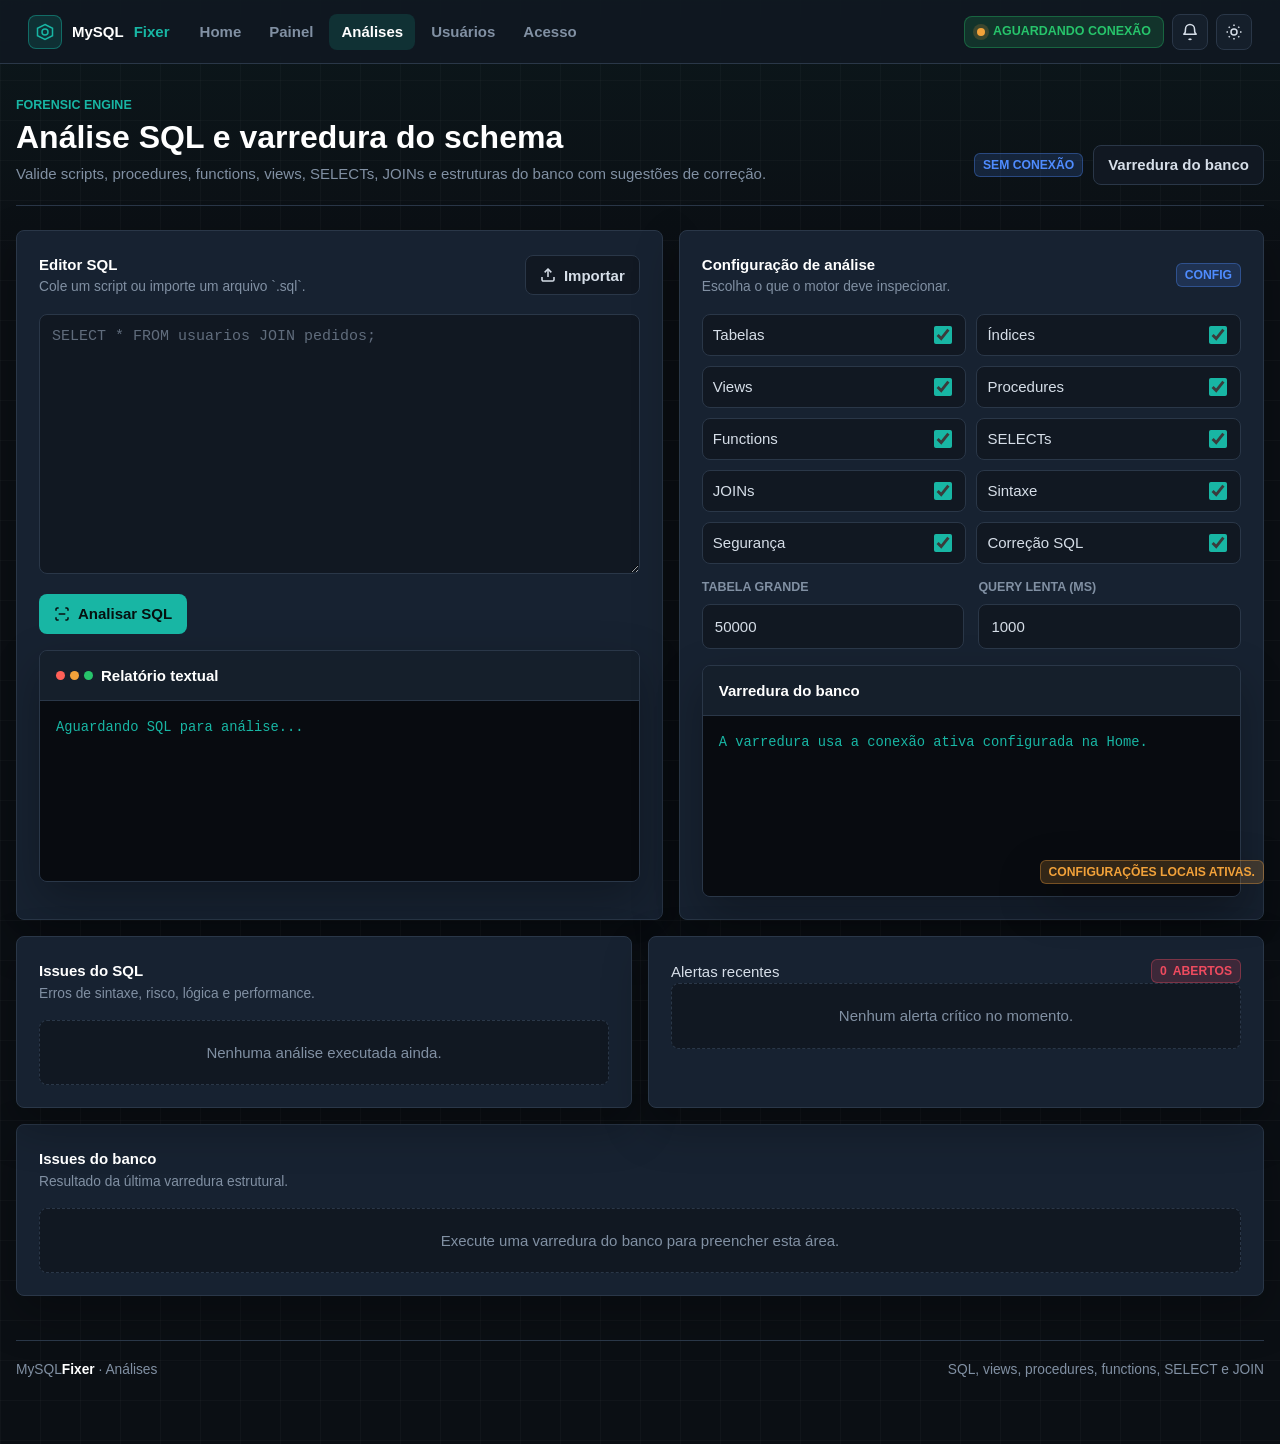
==== src/main/resources/static/analyze.html @ 87484a75 "Initial commit" ====
<!DOCTYPE html>
<html lang="pt-BR">
<head>
    <meta charset="UTF-8">
    <meta name="viewport" content="width=device-width, initial-scale=1.0">
    <title>MySQLFixer | Análises</title>
    <link rel="stylesheet" href="style.css">
    <script src="app.js" defer></script>
</head>
<body>
<nav class="navbar">
    <a class="navbar-brand" href="index.html">
        <span class="logo-icon">
            <svg width="18" height="18" viewBox="0 0 24 24" fill="none" stroke-width="2">
                <path d="M12 2 22 7v10l-10 5-10-5V7l10-5Z"></path>
                <circle cx="12" cy="12" r="4"></circle>
            </svg>
        </span>
        MySQL<span>Fixer</span>
    </a>
    <div class="navbar-nav">
        <a href="index.html" class="nav-link">Home</a>
        <a href="dashboard.html" class="nav-link">Painel</a>
        <a href="analyze.html" class="nav-link active">Análises</a>
        <a href="cadastro.html" class="nav-link">Usuários</a>
        <a href="auth.html" class="nav-link">Acesso</a>
    </div>
    <div class="navbar-actions">
        <div class="navbar-status"><span class="pulse amber"></span>AGUARDANDO CONEXÃO</div>
    </div>
</nav>

<main class="wrapper">
    <header class="page-header">
        <div>
            <div class="section-label">Forensic Engine</div>
            <h1 class="section-title">Análise SQL e varredura do schema</h1>
            <p class="section-sub">Valide scripts, procedures, functions, views, SELECTs, JOINs e estruturas do banco com sugestões de correção.</p>
        </div>
        <div class="page-actions">
            <span class="tag tag-blue" data-db-status>Sem conexão</span>
            <button class="btn-ghost" type="button" id="analyze-db-from-sql">Varredura do banco</button>
        </div>
    </header>

    <section class="layout-main">
        <div class="panel">
            <div class="panel-header" style="margin-bottom:16px;">
                <div>
                    <div class="panel-title">Editor SQL</div>
                    <div class="panel-sub">Cole um script ou importe um arquivo `.sql`.</div>
                </div>
                <input type="file" id="arquivo" accept=".sql,.txt" hidden>
                <button class="btn-ghost" type="button" onclick="document.getElementById('arquivo').click()">
                    <svg width="16" height="16" viewBox="0 0 24 24" fill="none" stroke="currentColor" stroke-width="2.3"><path d="M21 15v4a2 2 0 0 1-2 2H5a2 2 0 0 1-2-2v-4"/><path d="M17 8 12 3 7 8"/><path d="M12 3v12"/></svg>
                    Importar
                </button>
            </div>

            <form id="sql-form">
                <textarea id="sql-editor" placeholder="SELECT * FROM usuarios JOIN pedidos;"></textarea>
                <div class="scan-toolbar">
                    <button class="btn-cyan" type="submit">
                        <svg width="16" height="16" viewBox="0 0 24 24" fill="none" stroke="currentColor" stroke-width="2.3"><path d="M3 7V5a2 2 0 0 1 2-2h2M17 3h2a2 2 0 0 1 2 2v2M21 17v2a2 2 0 0 1-2 2h-2M7 21H5a2 2 0 0 1-2-2v-2M7 12h10"/></svg>
                        Analisar SQL
                    </button>
                    <span class="tag tag-cyan" id="file-name" style="display:none;"><span id="file-label">arquivo.sql</span></span>
                </div>
            </form>

            <div class="result-box" style="margin-top:16px;">
                <div class="result-header">
                    <div class="result-header-title">
                        <div class="result-dots"><span class="result-dot dot-r"></span><span class="result-dot dot-y"></span><span class="result-dot dot-g"></span></div>
                        Relatório textual
                    </div>
                </div>
                <pre id="resultado">Aguardando SQL para análise...</pre>
            </div>
        </div>

        <aside class="panel">
            <div class="panel-header" style="margin-bottom:16px;">
                <div>
                    <div class="panel-title">Configuração de análise</div>
                    <div class="panel-sub">Escolha o que o motor deve inspecionar.</div>
                </div>
                <span class="tag tag-blue">Config</span>
            </div>

            <form id="analysis-settings">
                <div class="toggle-grid">
                    <label class="toggle-row">Tabelas <input type="checkbox" name="checkTables" checked></label>
                    <label class="toggle-row">Índices <input type="checkbox" name="checkIndexes" checked></label>
                    <label class="toggle-row">Views <input type="checkbox" name="checkViews" checked></label>
                    <label class="toggle-row">Procedures <input type="checkbox" name="checkProcedures" checked></label>
                    <label class="toggle-row">Functions <input type="checkbox" name="checkFunctions" checked></label>
                    <label class="toggle-row">SELECTs <input type="checkbox" name="checkSelects" checked></label>
                    <label class="toggle-row">JOINs <input type="checkbox" name="checkJoins" checked></label>
                    <label class="toggle-row">Sintaxe <input type="checkbox" name="checkSyntax" checked></label>
                    <label class="toggle-row">Segurança <input type="checkbox" name="checkSecurity" checked></label>
                    <label class="toggle-row">Correção SQL <input type="checkbox" name="autoFixSql" checked></label>
                </div>

                <div class="form-grid" style="margin-top:14px;">
                    <div class="form-group">
                        <label class="form-label" for="largeTableRows">Tabela grande</label>
                        <input id="largeTableRows" name="largeTableRows" type="number" class="form-control" value="50000">
                    </div>
                    <div class="form-group">
                        <label class="form-label" for="slowQueryMs">Query lenta (ms)</label>
                        <input id="slowQueryMs" name="slowQueryMs" type="number" class="form-control" value="1000">
                    </div>
                </div>
            </form>

            <div class="result-box" style="margin-top:16px;">
                <div class="result-header">
                    <div class="result-header-title">Varredura do banco</div>
                </div>
                <pre id="db-scan-output">A varredura usa a conexão ativa configurada na Home.</pre>
            </div>
        </aside>
    </section>

    <section class="grid-2" style="margin-top:16px;">
        <div class="panel">
            <div class="panel-header" style="margin-bottom:16px;">
                <div>
                    <div class="panel-title">Issues do SQL</div>
                    <div class="panel-sub">Erros de sintaxe, risco, lógica e performance.</div>
                </div>
            </div>
            <div id="sql-report" class="issue-list">
                <div class="empty-state">Nenhuma análise executada ainda.</div>
            </div>
        </div>

        <div class="panel">
            <div class="alert-feed-title">
                <span>Alertas recentes</span>
                <span class="tag tag-red"><span data-alert-count>0</span> abertos</span>
            </div>
            <div id="latest-alerts" class="alert-list">
                <div class="empty-state">Nenhum alerta crítico no momento.</div>
            </div>
        </div>
    </section>

    <section class="panel" style="margin-top:16px;">
        <div class="panel-header" style="margin-bottom:16px;">
            <div>
                <div class="panel-title">Issues do banco</div>
                <div class="panel-sub">Resultado da última varredura estrutural.</div>
            </div>
        </div>
        <div id="db-report" class="issue-list">
            <div class="empty-state">Execute uma varredura do banco para preencher esta área.</div>
        </div>
    </section>

    <footer class="page-footer">
        <span>MySQL<strong>Fixer</strong> · Análises</span>
        <span>SQL, views, procedures, functions, SELECT e JOIN</span>
    </footer>
</main>
</body>
</html>
---- src/main/resources/static/style.css ----
:root {
    --bg: #0b0f14;
    --surface: #111822;
    --surface-2: #151f2b;
    --panel: #172231;
    --panel-hover: #1b2a3b;
    --border: #2a3748;
    --muted: #8190a3;
    --text: #d6dee8;
    --text-bright: #ffffff;
    --primary: #18b6a4;
    --primary-soft: rgba(24, 182, 164, 0.16);
    --blue: #4f8cff;
    --blue-soft: rgba(79, 140, 255, 0.16);
    --green: #27c46b;
    --green-soft: rgba(39, 196, 107, 0.16);
    --amber: #f2a23a;
    --amber-soft: rgba(242, 162, 58, 0.18);
    --red: #ef4b5f;
    --red-soft: rgba(239, 75, 95, 0.18);
    --purple: #8e6ad8;
    --ink: #080b10;
    --radius: 8px;
    --shadow: 0 18px 46px rgba(0, 0, 0, 0.28);
    --transition: 160ms ease;
}

:root[data-theme="light"] {
    --bg: #eef2f5;
    --surface: #ffffff;
    --surface-2: #f7f9fb;
    --panel: #ffffff;
    --panel-hover: #f2f6f8;
    --border: #d8e0e7;
    --muted: #5f6f7f;
    --text: #253241;
    --text-bright: #0d1722;
    --primary: #087f73;
    --primary-soft: rgba(8, 127, 115, 0.12);
    --blue: #235fd5;
    --blue-soft: rgba(35, 95, 213, 0.12);
    --green: #117a3e;
    --green-soft: rgba(17, 122, 62, 0.12);
    --amber: #9b5c00;
    --amber-soft: rgba(155, 92, 0, 0.12);
    --red: #bd2638;
    --red-soft: rgba(189, 38, 56, 0.12);
    --purple: #7048c0;
    --ink: #f7f9fb;
    --shadow: 0 14px 32px rgba(26, 43, 58, 0.12);
}

:root[data-theme="light"] .form-control,
:root[data-theme="light"] .form-select,
:root[data-theme="light"] textarea,
:root[data-theme="light"] .btn-ghost,
:root[data-theme="light"] .icon-button,
:root[data-theme="light"] .theme-toggle,
:root[data-theme="light"] .notification-toggle {
    background: #ffffff;
    color: #0d1722;
}

:root[data-theme="light"] pre,
:root[data-theme="light"] pre#resultado,
:root[data-theme="light"] .code-output,
:root[data-theme="light"] .issue-fix {
    background: #f8fafc;
    color: #087f73;
}

:root[data-theme="light"] .form-control::placeholder,
:root[data-theme="light"] textarea::placeholder {
    color: #7b8a9a;
}

*, *::before, *::after {
    box-sizing: border-box;
}

html {
    scroll-behavior: smooth;
}

body {
    margin: 0;
    min-height: 100vh;
    background:
        linear-gradient(180deg, rgba(24, 182, 164, 0.05), transparent 260px),
        linear-gradient(90deg, rgba(255, 255, 255, 0.025) 1px, transparent 1px),
        linear-gradient(180deg, rgba(255, 255, 255, 0.025) 1px, transparent 1px),
        var(--bg);
    background-size: auto, 40px 40px, 40px 40px, auto;
    color: var(--text);
    font-family: Inter, "Segoe UI", Roboto, Arial, sans-serif;
    font-size: 15px;
    line-height: 1.55;
    overflow-x: hidden;
}

.orb {
    display: none;
}

a {
    color: inherit;
}

button, input, select, textarea {
    font: inherit;
}

.wrapper {
    width: min(1280px, calc(100% - 32px));
    margin: 0 auto;
    padding: 32px 0 64px;
}

.navbar {
    position: sticky;
    top: 0;
    z-index: 100;
    min-height: 64px;
    padding: 10px 28px;
    display: flex;
    align-items: center;
    gap: 18px;
    background: color-mix(in srgb, var(--surface) 88%, transparent);
    border-bottom: 1px solid var(--border);
    backdrop-filter: blur(14px);
}

.navbar-brand {
    display: inline-flex;
    align-items: center;
    gap: 10px;
    color: var(--text-bright);
    text-decoration: none;
    font-weight: 800;
    white-space: nowrap;
}

.navbar-brand span {
    color: var(--primary);
}

.logo-icon {
    width: 34px;
    height: 34px;
    display: inline-flex;
    align-items: center;
    justify-content: center;
    border-radius: var(--radius);
    color: var(--primary);
    background: var(--primary-soft);
    border: 1px solid color-mix(in srgb, var(--primary) 45%, transparent);
}

.logo-icon svg {
    stroke: currentColor;
}

.navbar-nav {
    display: flex;
    align-items: center;
    gap: 4px;
    flex: 1;
}

.nav-link {
    display: inline-flex;
    min-height: 36px;
    align-items: center;
    padding: 0 12px;
    border-radius: var(--radius);
    color: var(--muted);
    text-decoration: none;
    font-weight: 650;
    transition: background var(--transition), color var(--transition);
}

.nav-link:hover,
.nav-link.active {
    color: var(--text-bright);
    background: var(--primary-soft);
}

.navbar-actions {
    display: flex;
    align-items: center;
    gap: 8px;
    margin-left: auto;
}

.navbar-status {
    display: inline-flex;
    align-items: center;
    gap: 8px;
    min-height: 32px;
    padding: 0 12px;
    border-radius: var(--radius);
    color: var(--green);
    background: var(--green-soft);
    border: 1px solid color-mix(in srgb, var(--green) 35%, transparent);
    font-size: 0.78rem;
    font-weight: 800;
    white-space: nowrap;
}

.icon-button,
.theme-toggle,
.notification-toggle {
    width: 36px;
    height: 36px;
    display: inline-flex;
    align-items: center;
    justify-content: center;
    border-radius: var(--radius);
    border: 1px solid var(--border);
    background: var(--surface-2);
    color: var(--text);
    cursor: pointer;
    transition: transform var(--transition), border-color var(--transition), background var(--transition);
}

.icon-button:hover,
.theme-toggle:hover,
.notification-toggle:hover {
    transform: translateY(-1px);
    border-color: color-mix(in srgb, var(--primary) 55%, var(--border));
    background: var(--panel-hover);
}

.pulse {
    width: 8px;
    height: 8px;
    display: inline-block;
    border-radius: 50%;
    background: var(--green);
    box-shadow: 0 0 0 4px color-mix(in srgb, var(--green) 18%, transparent);
}

.pulse.amber {
    background: var(--amber);
    box-shadow: 0 0 0 4px color-mix(in srgb, var(--amber) 18%, transparent);
}

.pulse.red {
    background: var(--red);
    box-shadow: 0 0 0 4px color-mix(in srgb, var(--red) 18%, transparent);
}

.page-header {
    display: flex;
    align-items: end;
    justify-content: space-between;
    gap: 24px;
    margin: 0 0 24px;
    padding-bottom: 20px;
    border-bottom: 1px solid var(--border);
}

.section-label {
    color: var(--primary);
    font-size: 0.78rem;
    font-weight: 800;
    text-transform: uppercase;
}

.section-title {
    margin: 4px 0 6px;
    color: var(--text-bright);
    font-size: 2rem;
    line-height: 1.14;
}

.section-sub {
    margin: 0;
    max-width: 760px;
    color: var(--muted);
}

.page-actions {
    display: flex;
    align-items: center;
    gap: 10px;
    flex-wrap: wrap;
}

.grid-4,
.grid-3,
.grid-2 {
    display: grid;
    gap: 16px;
}

.grid-4 {
    grid-template-columns: repeat(4, minmax(0, 1fr));
}

.grid-3 {
    grid-template-columns: repeat(3, minmax(0, 1fr));
}

.grid-2 {
    grid-template-columns: repeat(2, minmax(0, 1fr));
}

.layout-main {
    display: grid;
    grid-template-columns: minmax(0, 1.05fr) minmax(360px, 0.95fr);
    gap: 16px;
}

.card,
.panel,
.upload-area,
.result-box {
    background: var(--panel);
    border: 1px solid var(--border);
    border-radius: var(--radius);
    box-shadow: var(--shadow);
}

.card,
.panel {
    padding: 22px;
}

.card:hover {
    background: var(--panel-hover);
}

.metric-card {
    min-height: 124px;
    display: flex;
    flex-direction: column;
    justify-content: space-between;
    box-shadow: none;
}

.metric-card .accent-line {
    width: 36px;
    height: 3px;
    margin-bottom: 14px;
    border-radius: 999px;
    background: var(--primary);
}

.metric-card.c-cyan .accent-line { background: var(--primary); }
.metric-card.c-green .accent-line { background: var(--green); }
.metric-card.c-amber .accent-line { background: var(--amber); }
.metric-card.c-red .accent-line { background: var(--red); }

.m-label {
    color: var(--muted);
    font-size: 0.78rem;
    font-weight: 800;
    text-transform: uppercase;
}

.m-value {
    color: var(--text-bright);
    font-size: 1.75rem;
    font-weight: 850;
    line-height: 1.1;
}

.m-delta {
    color: var(--muted);
    font-size: 0.84rem;
}

.m-delta.up { color: var(--green); }
.m-delta.warn { color: var(--amber); }
.m-delta.crit { color: var(--red); }

.chart-card-header,
.panel-header,
.alert-feed-title,
.result-header {
    display: flex;
    align-items: center;
    justify-content: space-between;
    gap: 14px;
}

.chart-card-title,
.panel-title,
.auth-card-title,
.upload-title {
    color: var(--text-bright);
    font-weight: 800;
}

.chart-card-sub,
.panel-sub,
.upload-hint,
.alert-meta {
    color: var(--muted);
    font-size: 0.86rem;
}

.chart-legend {
    display: flex;
    gap: 14px;
    flex-wrap: wrap;
}

.chart-legend-item {
    display: inline-flex;
    align-items: center;
    gap: 6px;
    color: var(--muted);
    font-size: 0.82rem;
}

.legend-dot {
    width: 9px;
    height: 9px;
    border-radius: 50%;
}

.form-grid {
    display: grid;
    grid-template-columns: repeat(2, minmax(0, 1fr));
    gap: 14px;
}

.form-grid-3 {
    display: grid;
    grid-template-columns: repeat(3, minmax(0, 1fr));
    gap: 14px;
}

.form-group {
    display: flex;
    flex-direction: column;
    gap: 7px;
}

.form-label {
    color: var(--muted);
    font-size: 0.78rem;
    font-weight: 800;
    text-transform: uppercase;
}

.form-control,
.form-select,
textarea {
    width: 100%;
    min-height: 42px;
    padding: 10px 12px;
    border-radius: var(--radius);
    border: 1px solid var(--border);
    background: var(--surface);
    color: var(--text);
    outline: none;
    transition: border-color var(--transition), box-shadow var(--transition), background var(--transition);
}

textarea {
    min-height: 260px;
    resize: vertical;
    font-family: "Cascadia Mono", "Consolas", monospace;
    line-height: 1.55;
}

.form-control:focus,
.form-select:focus,
textarea:focus {
    border-color: var(--primary);
    box-shadow: 0 0 0 3px var(--primary-soft);
}

.form-control::placeholder,
textarea::placeholder {
    color: color-mix(in srgb, var(--muted) 70%, transparent);
}

.segmented {
    display: inline-grid;
    grid-template-columns: repeat(2, minmax(0, 1fr));
    min-height: 40px;
    padding: 4px;
    border-radius: var(--radius);
    background: var(--surface);
    border: 1px solid var(--border);
}

.segmented button {
    border: 0;
    border-radius: 6px;
    background: transparent;
    color: var(--muted);
    font-weight: 800;
    cursor: pointer;
}

.segmented button.active {
    color: var(--text-bright);
    background: var(--primary-soft);
}

.toggle-grid {
    display: grid;
    grid-template-columns: repeat(2, minmax(0, 1fr));
    gap: 10px;
}

.toggle-row {
    display: flex;
    align-items: center;
    justify-content: space-between;
    gap: 10px;
    min-height: 42px;
    padding: 8px 10px;
    border-radius: var(--radius);
    background: var(--surface);
    border: 1px solid var(--border);
    color: var(--text);
}

.toggle-row input {
    width: 18px;
    height: 18px;
    accent-color: var(--primary);
}

.btn-primary,
.btn-cyan,
.btn-ghost,
.btn-danger {
    min-height: 40px;
    display: inline-flex;
    align-items: center;
    justify-content: center;
    gap: 8px;
    padding: 0 14px;
    border-radius: var(--radius);
    cursor: pointer;
    text-decoration: none;
    font-weight: 800;
    border: 1px solid transparent;
    transition: transform var(--transition), background var(--transition), border-color var(--transition), color var(--transition);
}

.btn-primary,
.btn-cyan {
    color: #06100f;
    background: var(--primary);
}

.btn-primary:hover,
.btn-cyan:hover {
    transform: translateY(-1px);
    background: color-mix(in srgb, var(--primary) 86%, white);
}

.btn-ghost {
    color: var(--text);
    background: var(--surface);
    border-color: var(--border);
}

.btn-ghost:hover {
    color: var(--text-bright);
    border-color: color-mix(in srgb, var(--primary) 45%, var(--border));
}

.btn-danger {
    color: var(--red);
    background: var(--red-soft);
    border-color: color-mix(in srgb, var(--red) 36%, transparent);
}

.btn-danger:hover {
    background: color-mix(in srgb, var(--red-soft) 72%, var(--surface));
}

.tag {
    display: inline-flex;
    align-items: center;
    gap: 6px;
    min-height: 24px;
    padding: 0 8px;
    border-radius: 6px;
    font-size: 0.76rem;
    font-weight: 800;
    text-transform: uppercase;
}

.tag-cyan { color: var(--primary); background: var(--primary-soft); border: 1px solid color-mix(in srgb, var(--primary) 35%, transparent); }
.tag-green { color: var(--green); background: var(--green-soft); border: 1px solid color-mix(in srgb, var(--green) 35%, transparent); }
.tag-amber { color: var(--amber); background: var(--amber-soft); border: 1px solid color-mix(in srgb, var(--amber) 35%, transparent); }
.tag-red { color: var(--red); background: var(--red-soft); border: 1px solid color-mix(in srgb, var(--red) 35%, transparent); }
.tag-blue { color: var(--blue); background: var(--blue-soft); border: 1px solid color-mix(in srgb, var(--blue) 35%, transparent); }

.alert-list,
.issue-list,
.db-list {
    display: flex;
    flex-direction: column;
    gap: 10px;
}

.alert-item,
.issue-item,
.db-row {
    display: grid;
    grid-template-columns: 34px minmax(0, 1fr) auto;
    gap: 12px;
    align-items: start;
    padding: 12px;
    border-radius: var(--radius);
    border: 1px solid var(--border);
    background: var(--surface);
}

.alert-icon,
.issue-icon {
    width: 30px;
    height: 30px;
    display: inline-flex;
    align-items: center;
    justify-content: center;
    border-radius: var(--radius);
}

.alert-icon.crit,
.issue-icon.CRITICAL,
.issue-icon.HIGH {
    color: var(--red);
    background: var(--red-soft);
}

.alert-icon.warn,
.issue-icon.MEDIUM {
    color: var(--amber);
    background: var(--amber-soft);
}

.alert-icon.info,
.issue-icon.LOW,
.issue-icon.INFO {
    color: var(--primary);
    background: var(--primary-soft);
}

.alert-sev {
    width: 8px;
    height: 8px;
    border-radius: 50%;
    background: currentColor;
}

.alert-msg,
.issue-title {
    color: var(--text-bright);
    font-weight: 760;
}

.issue-detail,
.issue-recommendation,
.alert-meta {
    margin-top: 2px;
    color: var(--muted);
}

.issue-fix {
    margin-top: 10px;
    padding: 10px;
    border-radius: var(--radius);
    background: var(--ink);
    color: var(--primary);
    overflow-x: auto;
    font-family: "Cascadia Mono", "Consolas", monospace;
    font-size: 0.82rem;
    white-space: pre-wrap;
}

.result-box {
    overflow: hidden;
}

.result-header {
    padding: 13px 16px;
    background: var(--surface-2);
    border-bottom: 1px solid var(--border);
}

.result-header-title {
    display: inline-flex;
    align-items: center;
    gap: 8px;
    color: var(--text-bright);
    font-weight: 800;
}

.result-dots {
    display: flex;
    gap: 5px;
}

.result-dot {
    width: 9px;
    height: 9px;
    border-radius: 50%;
}

.dot-r { background: #ff5f57; }
.dot-y { background: #f2a23a; }
.dot-g { background: #27c46b; }

pre,
pre#resultado,
.code-output {
    margin: 0;
    padding: 16px;
    min-height: 180px;
    overflow: auto;
    color: var(--primary);
    background: var(--ink);
    font-family: "Cascadia Mono", "Consolas", monospace;
    font-size: 0.86rem;
    white-space: pre-wrap;
    word-break: break-word;
}

.upload-area {
    min-height: 220px;
    padding: 28px;
    display: flex;
    flex-direction: column;
    align-items: center;
    justify-content: center;
    gap: 10px;
    text-align: center;
    border-style: dashed;
    cursor: pointer;
    box-shadow: none;
}

.upload-area:hover {
    border-color: var(--primary);
    background: var(--panel-hover);
}

.upload-icon {
    width: 54px;
    height: 54px;
    display: inline-flex;
    align-items: center;
    justify-content: center;
    border-radius: var(--radius);
    background: var(--primary-soft);
    color: var(--primary);
}

.table-wrapper {
    overflow-x: auto;
    border: 1px solid var(--border);
    border-radius: var(--radius);
}

table {
    width: 100%;
    border-collapse: collapse;
    min-width: 720px;
}

th,
td {
    padding: 12px 14px;
    text-align: left;
    border-bottom: 1px solid var(--border);
}

th {
    color: var(--muted);
    background: var(--surface-2);
    font-size: 0.78rem;
    text-transform: uppercase;
}

td {
    color: var(--text);
}

tbody tr:hover td {
    background: var(--surface);
}

.td-id {
    color: var(--primary);
    font-family: "Cascadia Mono", "Consolas", monospace;
}

.td-name {
    color: var(--text-bright);
    font-weight: 760;
}

.badge-active {
    display: inline-flex;
    align-items: center;
    gap: 6px;
    padding: 3px 8px;
    border-radius: 999px;
    color: var(--green);
    background: var(--green-soft);
    font-weight: 800;
    font-size: 0.78rem;
}

.auth-wrapper {
    min-height: 100vh;
    display: flex;
    align-items: center;
    justify-content: center;
    padding: 36px 18px;
}

.auth-shell {
    width: min(960px, 100%);
}

.auth-brand {
    text-align: center;
    margin-bottom: 24px;
}

.auth-brand-name {
    color: var(--text-bright);
    font-size: 2rem;
    font-weight: 850;
}

.auth-brand-name span {
    color: var(--primary);
}

.auth-brand-tag {
    color: var(--muted);
    font-weight: 700;
}

.auth-container {
    display: grid;
    grid-template-columns: repeat(2, minmax(0, 1fr));
    gap: 16px;
}

.connection-layout {
    display: grid;
    grid-template-columns: minmax(0, 1fr) minmax(320px, 0.85fr);
    gap: 16px;
}

.connection-mode-fields[hidden],
.hidden {
    display: none !important;
}

.scan-toolbar {
    display: flex;
    align-items: center;
    gap: 10px;
    flex-wrap: wrap;
    margin-top: 14px;
}

.status-line {
    display: flex;
    align-items: center;
    gap: 10px;
    flex-wrap: wrap;
    color: var(--muted);
}

.empty-state {
    padding: 20px;
    text-align: center;
    color: var(--muted);
    border: 1px dashed var(--border);
    border-radius: var(--radius);
    background: var(--surface);
}

.page-footer {
    margin-top: 44px;
    padding-top: 18px;
    border-top: 1px solid var(--border);
    display: flex;
    justify-content: space-between;
    gap: 12px;
    flex-wrap: wrap;
    color: var(--muted);
    font-size: 0.86rem;
}

.page-footer strong {
    color: var(--text-bright);
}

.row {
    display: flex;
    flex-wrap: wrap;
    margin: 0 -8px;
}

.g-3 {
    row-gap: 16px;
}

.col-md-3,
.col-md-4,
.col-md-6 {
    padding: 0 8px;
    width: 100%;
}

.mb-3 { margin-bottom: 14px !important; }
.mb-4 { margin-bottom: 24px !important; }
.mb-5 { margin-bottom: 36px !important; }
.mt-5 { margin-top: 48px !important; }
.w-100 { width: 100% !important; }
.d-flex { display: flex !important; }
.align-items-end { align-items: flex-end !important; }

@media (min-width: 768px) {
    .col-md-3 { width: 25%; }
    .col-md-4 { width: 33.333%; }
    .col-md-6 { width: 50%; }
}

@media (max-width: 1080px) {
    .grid-4 {
        grid-template-columns: repeat(2, minmax(0, 1fr));
    }
    .layout-main,
    .connection-layout {
        grid-template-columns: 1fr;
    }
}

@media (max-width: 760px) {
    .navbar {
        align-items: stretch;
        flex-wrap: wrap;
        padding: 10px 16px;
    }
    .navbar-brand {
        flex: 1;
        min-width: 0;
    }
    .navbar-actions {
        order: 2;
        width: 100%;
        margin-left: 0;
        justify-content: flex-start;
        flex-wrap: wrap;
    }
    .navbar-status {
        flex: 1;
        justify-content: center;
        min-width: 190px;
        font-size: 0.72rem;
    }
    .navbar-nav {
        width: 100%;
        order: 3;
        overflow-x: auto;
        scrollbar-width: none;
    }
    .navbar-nav::-webkit-scrollbar {
        display: none;
    }
    .page-header {
        align-items: start;
        flex-direction: column;
    }
    .page-header > * {
        width: 100%;
        min-width: 0;
    }
    .section-title {
        font-size: 1.55rem;
        overflow-wrap: anywhere;
    }
    .page-actions {
        width: 100%;
        display: grid;
        grid-template-columns: 1fr;
    }
    .page-actions .btn-ghost,
    .page-actions .btn-cyan,
    .page-actions .tag {
        width: 100%;
        justify-content: center;
        min-width: 0;
    }
    .grid-4,
    .grid-3,
    .grid-2,
    .form-grid,
    .form-grid-3,
    .toggle-grid,
    .auth-container {
        grid-template-columns: 1fr;
    }
    .wrapper {
        width: min(100% - 20px, 1280px);
        padding-top: 22px;
    }
    .card,
    .panel {
        padding: 16px;
    }
}
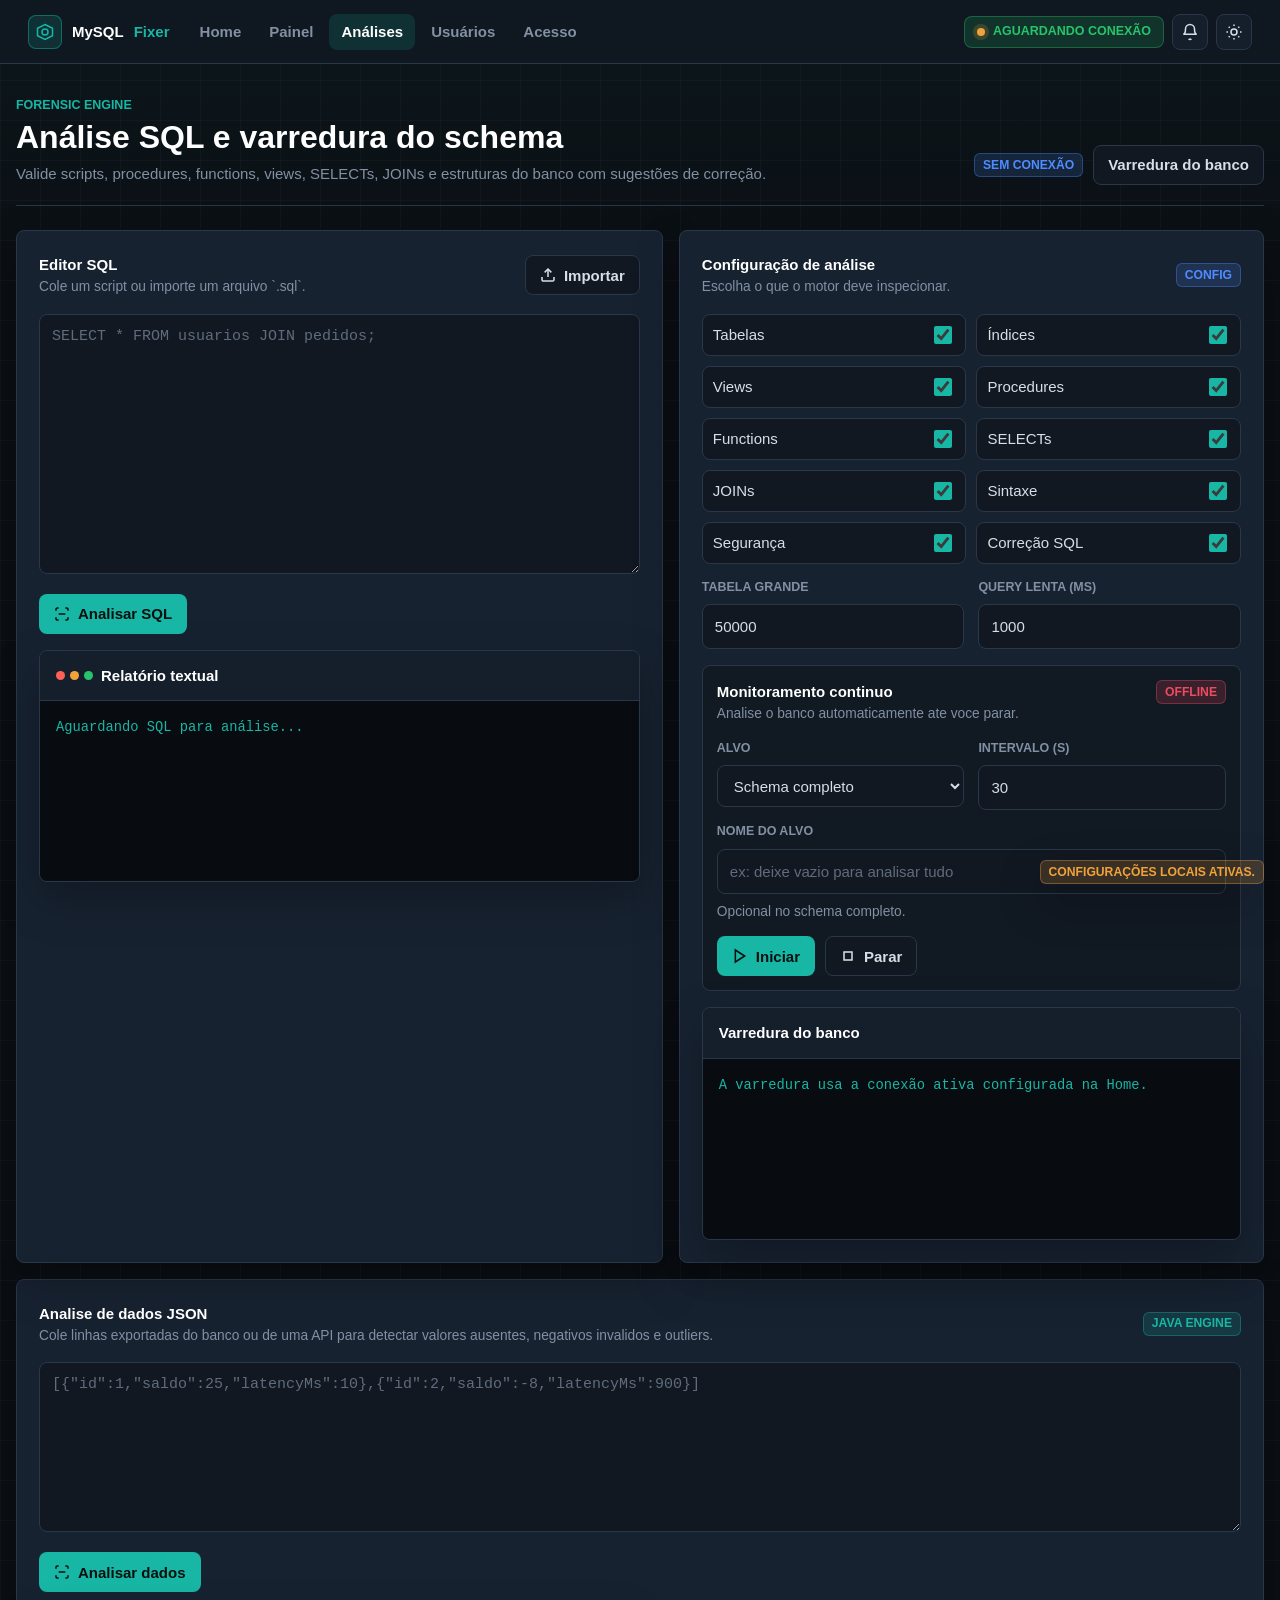
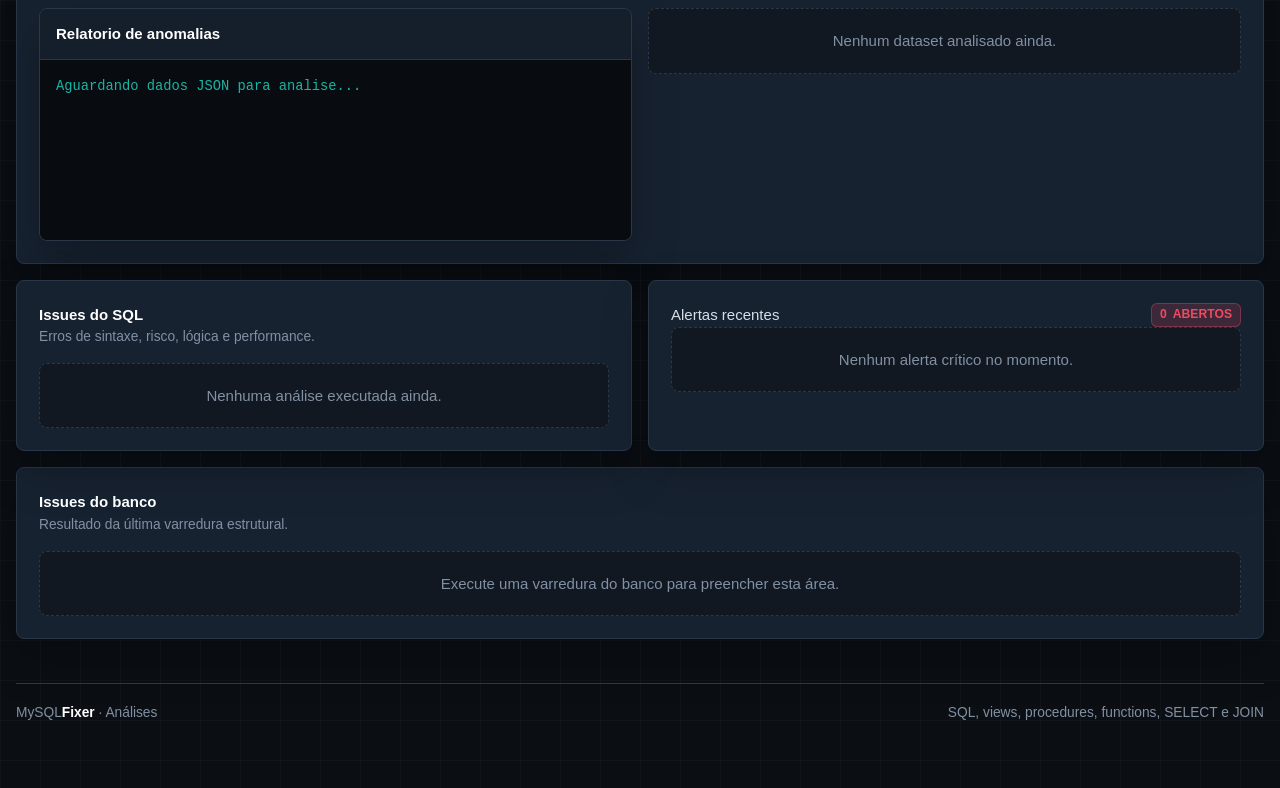
==== commit faa639e9: "Finaliza MySQLFixer com monitoramento Java" ====
--- a/src/main/resources/static/analyze.html
+++ b/src/main/resources/static/analyze.html
@@ -4,8 +4,8 @@
     <meta charset="UTF-8">
     <meta name="viewport" content="width=device-width, initial-scale=1.0">
     <title>MySQLFixer | Análises</title>
-    <link rel="stylesheet" href="style.css">
-    <script src="app.js" defer></script>
+    <link rel="stylesheet" href="style.css?v=server-monitor">
+    <script src="app.js?v=server-monitor" defer></script>
 </head>
 <body>
 <nav class="navbar">
@@ -114,6 +114,51 @@
                 </div>
             </form>
 
+            <div class="monitor-panel">
+                <div class="panel-header compact-header">
+                    <div>
+                        <div class="panel-title">Monitoramento continuo</div>
+                        <div class="panel-sub">Analise o banco automaticamente ate voce parar.</div>
+                    </div>
+                    <span class="tag tag-amber" id="monitor-status">Parado</span>
+                </div>
+
+                <div class="form-grid" style="margin-top:14px;">
+                    <div class="form-group">
+                        <label class="form-label" for="monitor-target-type">Alvo</label>
+                        <select id="monitor-target-type" class="form-select">
+                            <option value="full">Schema completo</option>
+                            <option value="tables">Todas as tabelas</option>
+                            <option value="table">Tabela especifica</option>
+                            <option value="views">Views</option>
+                            <option value="routines">Procedures/functions</option>
+                            <option value="performance">Queries e erros</option>
+                        </select>
+                    </div>
+                    <div class="form-group">
+                        <label class="form-label" for="monitor-interval-seconds">Intervalo (s)</label>
+                        <input id="monitor-interval-seconds" type="number" class="form-control" min="10" value="30">
+                    </div>
+                </div>
+
+                <div class="form-group" style="margin-top:12px;">
+                    <label class="form-label" for="monitor-target-name">Nome do alvo</label>
+                    <input id="monitor-target-name" type="text" class="form-control" placeholder="ex: usuarios, vw_vendas ou sp_processar_pedido">
+                    <div class="panel-sub" id="monitor-target-helper">Opcional para schema completo, views, rotinas e performance.</div>
+                </div>
+
+                <div class="monitor-actions">
+                    <button class="btn-cyan" type="button" id="monitor-start">
+                        <svg width="16" height="16" viewBox="0 0 24 24" fill="none" stroke="currentColor" stroke-width="2.3"><path d="M5 3l14 9-14 9V3z"/></svg>
+                        Iniciar
+                    </button>
+                    <button class="btn-ghost" type="button" id="monitor-stop" disabled>
+                        <svg width="16" height="16" viewBox="0 0 24 24" fill="none" stroke="currentColor" stroke-width="2.3"><rect x="6" y="6" width="12" height="12"/></svg>
+                        Parar
+                    </button>
+                </div>
+            </div>
+
             <div class="result-box" style="margin-top:16px;">
                 <div class="result-header">
                     <div class="result-header-title">Varredura do banco</div>
@@ -121,6 +166,39 @@
                 <pre id="db-scan-output">A varredura usa a conexão ativa configurada na Home.</pre>
             </div>
         </aside>
+    </section>
+
+    <section class="panel" style="margin-top:16px;">
+        <div class="panel-header" style="margin-bottom:16px;">
+            <div>
+                <div class="panel-title">Analise de dados JSON</div>
+                <div class="panel-sub">Cole linhas exportadas do banco ou de uma API para detectar valores ausentes, negativos invalidos e outliers.</div>
+            </div>
+            <span class="tag tag-cyan">Java Engine</span>
+        </div>
+
+        <form id="data-anomaly-form">
+            <textarea id="data-anomaly-input" class="compact-textarea" placeholder='[{"id":1,"saldo":25,"latencyMs":10},{"id":2,"saldo":-8,"latencyMs":900}]'></textarea>
+            <div class="scan-toolbar">
+                <button class="btn-cyan" type="submit">
+                    <svg width="16" height="16" viewBox="0 0 24 24" fill="none" stroke="currentColor" stroke-width="2.3"><path d="M3 7V5a2 2 0 0 1 2-2h2M17 3h2a2 2 0 0 1 2 2v2M21 17v2a2 2 0 0 1-2 2h-2M7 21H5a2 2 0 0 1-2-2v-2M7 12h10"/></svg>
+                    Analisar dados
+                </button>
+            </div>
+        </form>
+
+        <div class="grid-2" style="margin-top:16px;">
+            <div class="result-box">
+                <div class="result-header">
+                    <div class="result-header-title">Relatorio de anomalias</div>
+                </div>
+                <pre id="data-anomaly-output">Aguardando dados JSON para analise...</pre>
+            </div>
+
+            <div id="data-report" class="issue-list">
+                <div class="empty-state">Nenhum dataset analisado ainda.</div>
+            </div>
+        </div>
     </section>
 
     <section class="grid-2" style="margin-top:16px;">
--- a/src/main/resources/static/style.css
+++ b/src/main/resources/static/style.css
@@ -467,6 +467,10 @@
     line-height: 1.55;
 }
 
+.compact-textarea {
+    min-height: 170px;
+}
+
 .form-control:focus,
 .form-select:focus,
 textarea:focus {
@@ -526,6 +530,26 @@
     width: 18px;
     height: 18px;
     accent-color: var(--primary);
+}
+
+.monitor-panel {
+    margin-top: 16px;
+    padding: 14px;
+    border: 1px solid var(--border);
+    border-radius: var(--radius);
+    background: color-mix(in srgb, var(--surface) 88%, transparent);
+}
+
+.compact-header {
+    gap: 10px;
+    align-items: flex-start;
+}
+
+.monitor-actions {
+    display: flex;
+    flex-wrap: wrap;
+    gap: 10px;
+    margin-top: 14px;
 }
 
 .btn-primary,
@@ -1019,3 +1043,22 @@
         padding: 16px;
     }
 }
+
+html[data-theme="light"] .form-control,
+html[data-theme="light"] .form-select,
+html[data-theme="light"] textarea,
+html[data-theme="light"] .btn-ghost,
+html[data-theme="light"] .icon-button,
+html[data-theme="light"] .theme-toggle,
+html[data-theme="light"] .notification-toggle {
+    background: #ffffff !important;
+    color: #0d1722 !important;
+}
+
+html[data-theme="light"] pre,
+html[data-theme="light"] pre#resultado,
+html[data-theme="light"] .code-output,
+html[data-theme="light"] .issue-fix {
+    background: #f8fafc !important;
+    color: #087f73 !important;
+}
